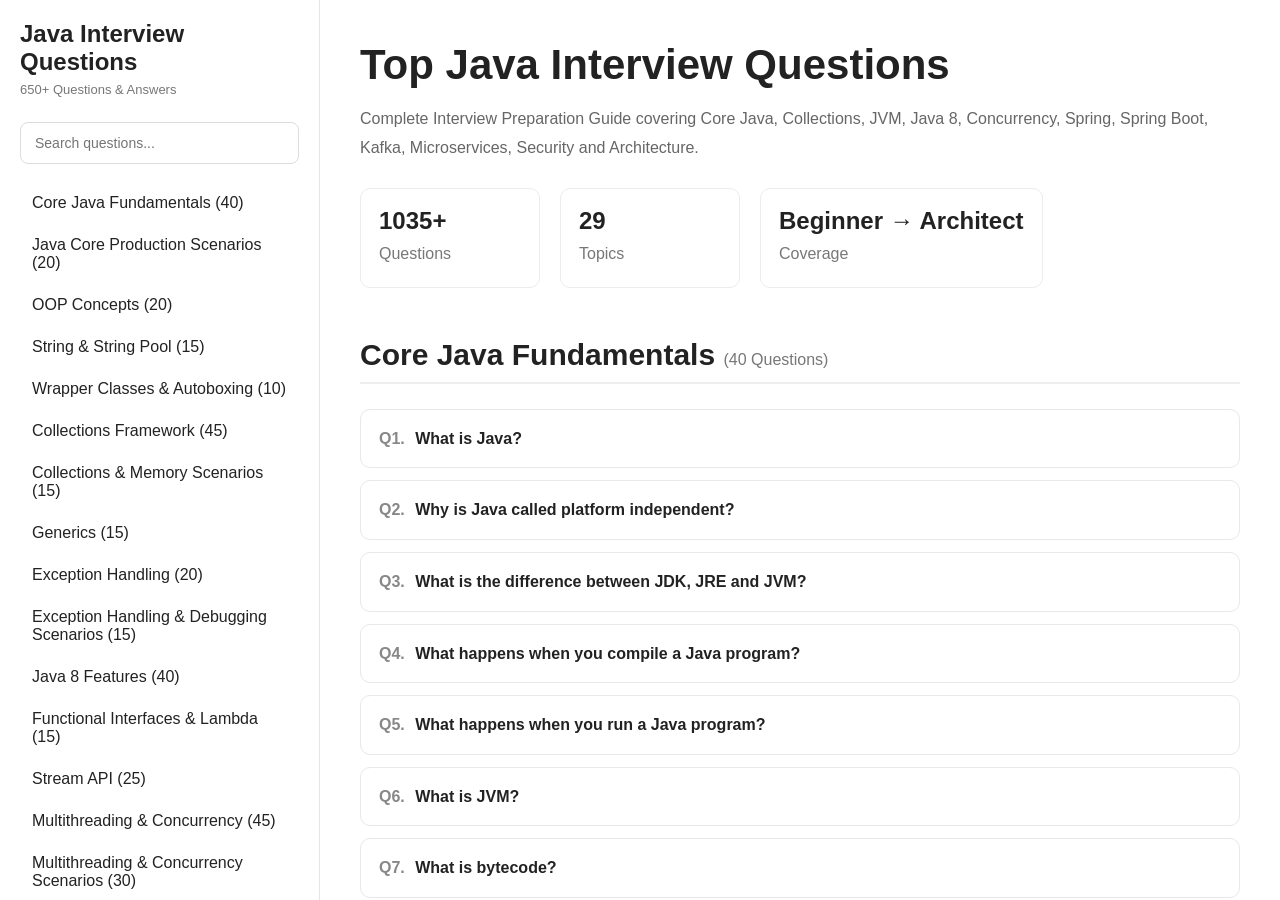
==== index.html @ b75efad6 "Add files via upload" ====
<!DOCTYPE html>
<html lang="en">
<head>

    <meta charset="UTF-8">
    <meta name="viewport" content="width=device-width, initial-scale=1.0">

    <title>Top Java Interview Questions</title>

    <link rel="stylesheet" href="css/styles.css">

</head>

<body>

<div class="container">

    <aside class="sidebar">

        <div class="logo">

            <h2>Java Interview Questions</h2>

            <p>
                650+ Questions & Answers
            </p>

        </div>

        <div class="search-box">

            <input
                type="text"
                id="searchBox"
                placeholder="Search questions..."
            >

        </div>

        <ul
            id="categoryMenu"
            class="nav-list">
        </ul>

    </aside>

    <main class="content">

        <section class="hero">

            <h1>
                Top Java Interview Questions
            </h1>

            <p>
                Complete Interview Preparation Guide
                covering Core Java, Collections,
                JVM, Java 8, Concurrency, Spring,
                Spring Boot, Kafka, Microservices,
                Security and Architecture.
            </p>

            <div class="stats">

                <div class="stat-card">

                    <h3>650+</h3>

                    <p>Questions</p>

                </div>

                <div class="stat-card">

                    <h3>29</h3>

                    <p>Topics</p>

                </div>

                <div class="stat-card">

                    <h3>
                        Beginner → Architect
                    </h3>

                    <p>Coverage</p>

                </div>

            </div>

        </section>

        <div id="questionsContainer">

            <div class="empty-message">

                Waiting for Question Chunks...

            </div>

        </div>

    </main>

</div>

<!-- Topic Files -->
<script>
    const data = {};
</script>
<script src="js/core-java.js"></script>
<script src="js/scenario-java-core.js"></script>
<script src="js/oop.js"></script>
<script src="js/strings.js"></script>
<script src="js/wrappers.js"></script>
<script src="js/collections.js"></script>
<script src="js/scenario-collections-memory.js"></script>
<script src="js/generics.js"></script>
<script src="js/exceptions.js"></script>
<script src="js/scenario-exception-debugging.js"></script>
<script src="js/java8.js"></script>
<script src="js/lambda.js"></script>
<script src="js/streams.js"></script>
<script src="js/concurrency.js"></script>
<script src="js/scenario-concurrency.js"></script>
<script src="js/jvm.js"></script>
<script src="js/gc.js"></script>
<script src="js/scenario-jvm-gc.js"></script>
<script src="js/reflection.js"></script>
<script src="js/serialization.js"></script>
<script src="js/design-patterns.js"></script>
<script src="js/solid.js"></script>
<script src="js/data-structures.js"></script>
<script src="js/algorithms.js"></script>
<script src="js/io-nio.js"></script>
<script src="js/networking.js"></script>
<script src="js/jdbc.js"></script>
<script src="js/scenario-database-jdbc.js"></script>
<script src="js/spring-core.js"></script>
<script src="js/spring-boot.js"></script>
<script src="js/microservices.js"></script>
<script src="js/kafka.js"></script>
<script src="js/security.js"></script>
<script src="js/testing.js"></script>
<script src="js/architecture.js"></script>
<!-- Scenario Repository -->






<script src="js/scenario-spring-core.js"></script>
<script src="js/scenario-spring-boot.js"></script>
<script src="js/scenario-rest-api.js"></script>
<script src="js/scenario-microservices.js"></script>
<script src="js/scenario-distributed-transactions.js"></script>
<script src="js/scenario-kafka.js"></script>
<script src="js/scenario-caching-redis.js"></script>
<script src="js/scenario-security.js"></script>
<script src="js/scenario-performance.js"></script>
<script src="js/scenario-scalability.js"></script>
<script src="js/scenario-system-design.js"></script>
<script src="js/scenario-cloud-kubernetes.js"></script>
<script src="js/scenario-architecture-decisions.js"></script>
<script src="js/scenario-production-support.js"></script>
<!-- Main Engine -->

<script src="js/app.js"></script>

</body>
</html>
---- css/styles.css ----
/* =====================================================
   GLOBAL RESET
===================================================== */

*{
    margin:0;
    padding:0;
    box-sizing:border-box;
}

html{
    scroll-behavior:smooth;
}

body{
    font-family:
        "Segoe UI",
        Tahoma,
        Geneva,
        Verdana,
        sans-serif;

    background:#ffffff;
    color:#222;
    overflow:hidden;
}

/* =====================================================
   LAYOUT
===================================================== */

.container{
    display:flex;
    height:100vh;
}

/* =====================================================
   SIDEBAR
===================================================== */

.sidebar{

    width:320px;

    position:fixed;
    top:0;
    left:0;
    bottom:0;

    background:#ffffff;

    border-right:1px solid #e5e5e5;

    overflow-y:auto;

    padding:20px;
}

.logo{
    margin-bottom:25px;
}

.logo h2{
    font-size:24px;
    margin-bottom:6px;
}

.logo p{
    color:#777;
    font-size:13px;
}

/* =====================================================
   SEARCH
===================================================== */

.search-box{
    margin-bottom:20px;
}

.search-box input{

    width:100%;

    padding:12px 14px;

    border:1px solid #ddd;

    border-radius:8px;

    font-size:14px;

    outline:none;
}

.search-box input:focus{

    border-color:#888;
}

/* =====================================================
   NAVIGATION
===================================================== */

.nav-list{
    list-style:none;
}

.nav-list li{

    padding:10px 12px;

    margin-bottom:4px;

    cursor:pointer;

    border-radius:6px;

    transition:all .2s ease;
}

.nav-list li:hover{

    background:#f5f5f5;
}

.nav-list li.active{

    background:#efefef;

    font-weight:600;
}

/* =====================================================
   MAIN CONTENT
===================================================== */

.content{

    margin-left:320px;

    width:calc(100% - 320px);

    overflow-y:auto;

    padding:40px;
}

/* =====================================================
   HERO SECTION
===================================================== */

.hero{
    margin-bottom:50px;
}

.hero h1{

    font-size:42px;

    margin-bottom:15px;

    line-height:1.2;
}

.hero p{

    font-size:16px;

    color:#666;

    line-height:1.8;

    max-width:900px;
}

/* =====================================================
   STATS
===================================================== */

.stats{

    display:flex;

    flex-wrap:wrap;

    gap:20px;

    margin-top:25px;
}

.stat-card{

    min-width:180px;

    padding:18px;

    border:1px solid #ececec;

    border-radius:10px;

    background:#fff;
}

.stat-card h3{

    font-size:24px;

    margin-bottom:5px;
}

.stat-card p{

    color:#777;
}

/* =====================================================
   CATEGORY SECTION
===================================================== */

.category{

    margin-bottom:60px;
}

.category-title{

    font-size:30px;

    margin-bottom:25px;

    padding-bottom:10px;

    border-bottom:2px solid #eeeeee;
}

/* =====================================================
   QUESTION CARD
===================================================== */

.question{

    border:1px solid #e8e8e8;

    border-radius:10px;

    margin-bottom:12px;

    overflow:hidden;

    background:#fff;
}

.question-title{

    padding:16px 18px;

    cursor:pointer;

    font-weight:600;

    line-height:1.6;

    transition:background .2s;
}

.question-title:hover{

    background:#fafafa;
}

.question-number{

    color:#888;

    margin-right:6px;
}

/* =====================================================
   ANSWER
===================================================== */

.answer{

    display:none;

    padding:18px;

    border-top:1px solid #ececec;

    line-height:1.9;

    color:#444;
}

.question.active .answer{

    display:block;
}

/* =====================================================
   EMPTY STATE
===================================================== */

.empty-message{

    text-align:center;

    color:#888;

    padding:50px;

    font-size:18px;
}

/* =====================================================
   SCROLLBAR
===================================================== */

::-webkit-scrollbar{

    width:8px;
}

::-webkit-scrollbar-track{

    background:#f5f5f5;
}

::-webkit-scrollbar-thumb{

    background:#cfcfcf;

    border-radius:20px;
}

::-webkit-scrollbar-thumb:hover{

    background:#bdbdbd;
}

/* =====================================================
   RESPONSIVE
===================================================== */

@media(max-width:992px){

    .hero h1{

        font-size:34px;
    }

    .content{

        padding:25px;
    }
}

@media(max-width:768px){

    body{

        overflow:auto;
    }

    .container{

        flex-direction:column;
    }

    .sidebar{

        position:relative;

        width:100%;

        height:auto;

        border-right:none;

        border-bottom:1px solid #e5e5e5;
    }

    .content{

        margin-left:0;

        width:100%;
    }

    .hero h1{

        font-size:28px;
    }

    .category-title{

        font-size:24px;
    }

    .stats{

        flex-direction:column;
    }

    .stat-card{

        width:100%;
    }
}

@media(max-width:480px){

    .content{

        padding:15px;
    }

    .hero h1{

        font-size:24px;
    }

    .question-title{

        font-size:14px;
    }

    .answer{

        font-size:14px;
    }
}
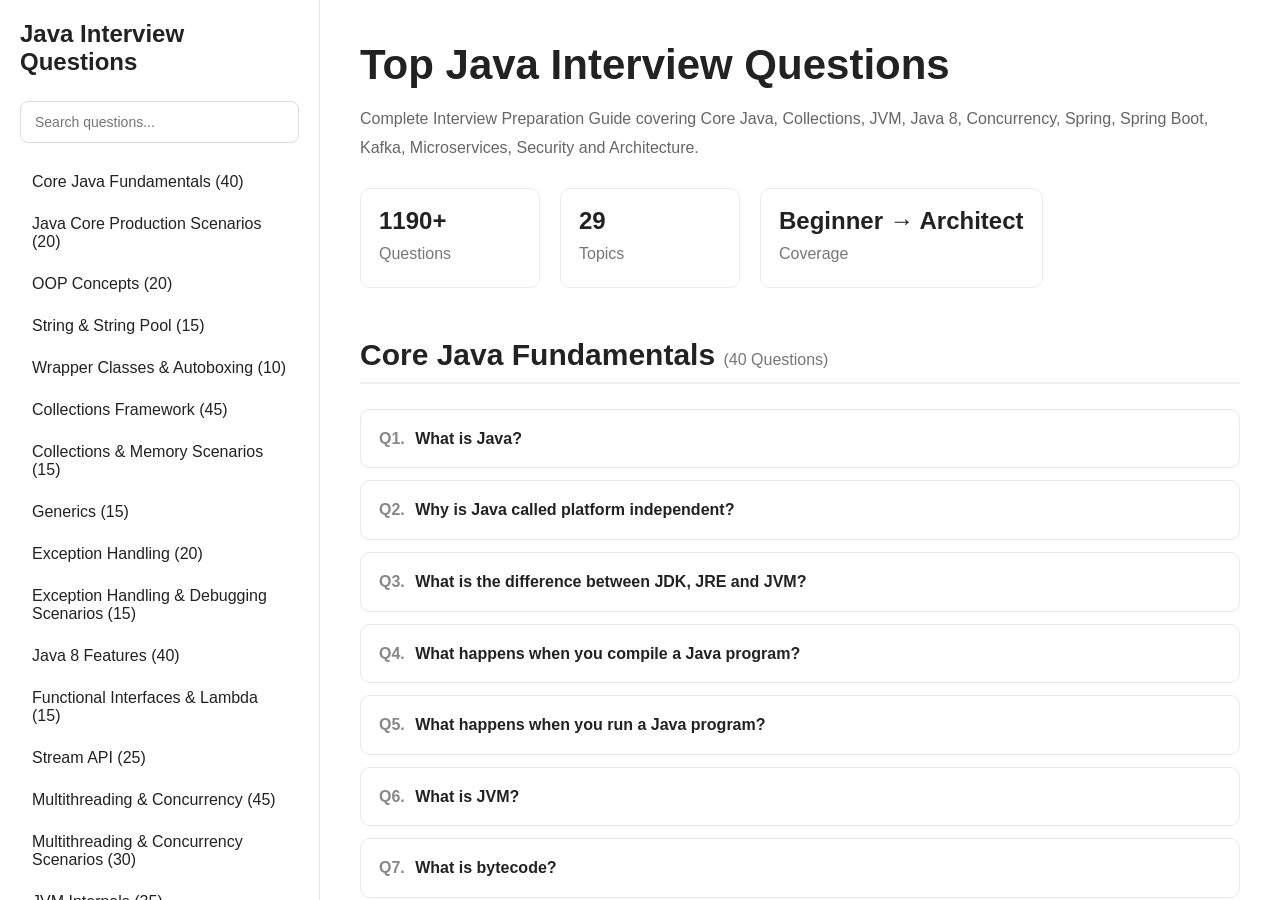
==== commit d6b433a0: "Add files via upload" ====
--- a/index.html
+++ b/index.html
@@ -20,10 +20,6 @@
         <div class="logo">
 
             <h2>Java Interview Questions</h2>
-
-            <p>
-                650+ Questions & Answers
-            </p>
 
         </div>
 
@@ -139,33 +135,28 @@
 <script src="js/jdbc.js"></script>
 <script src="js/scenario-database-jdbc.js"></script>
 <script src="js/spring-core.js"></script>
+<script src="js/scenario-spring-core.js"></script>
 <script src="js/spring-boot.js"></script>
-<script src="js/microservices.js"></script>
-<script src="js/kafka.js"></script>
-<script src="js/security.js"></script>
-<script src="js/testing.js"></script>
-<script src="js/architecture.js"></script>
-<!-- Scenario Repository -->
-
-
-
-
-
-
-<script src="js/scenario-spring-core.js"></script>
 <script src="js/scenario-spring-boot.js"></script>
 <script src="js/scenario-rest-api.js"></script>
+<script src="js/microservices.js"></script>
 <script src="js/scenario-microservices.js"></script>
 <script src="js/scenario-distributed-transactions.js"></script>
+<script src="js/kafka.js"></script>
 <script src="js/scenario-kafka.js"></script>
 <script src="js/scenario-caching-redis.js"></script>
+<script src="js/security.js"></script>
 <script src="js/scenario-security.js"></script>
+<script src="js/testing.js"></script>
 <script src="js/scenario-performance.js"></script>
+<script src="js/architecture.js"></script>
 <script src="js/scenario-scalability.js"></script>
 <script src="js/scenario-system-design.js"></script>
+<script src="js/scenario-architecture-decisions.js"></script>
 <script src="js/scenario-cloud-kubernetes.js"></script>
-<script src="js/scenario-architecture-decisions.js"></script>
 <script src="js/scenario-production-support.js"></script>
+<!-- Scenario Repository -->
+<script src="js/coding-interview-problems.js"></script>
 <!-- Main Engine -->
 
 <script src="js/app.js"></script>
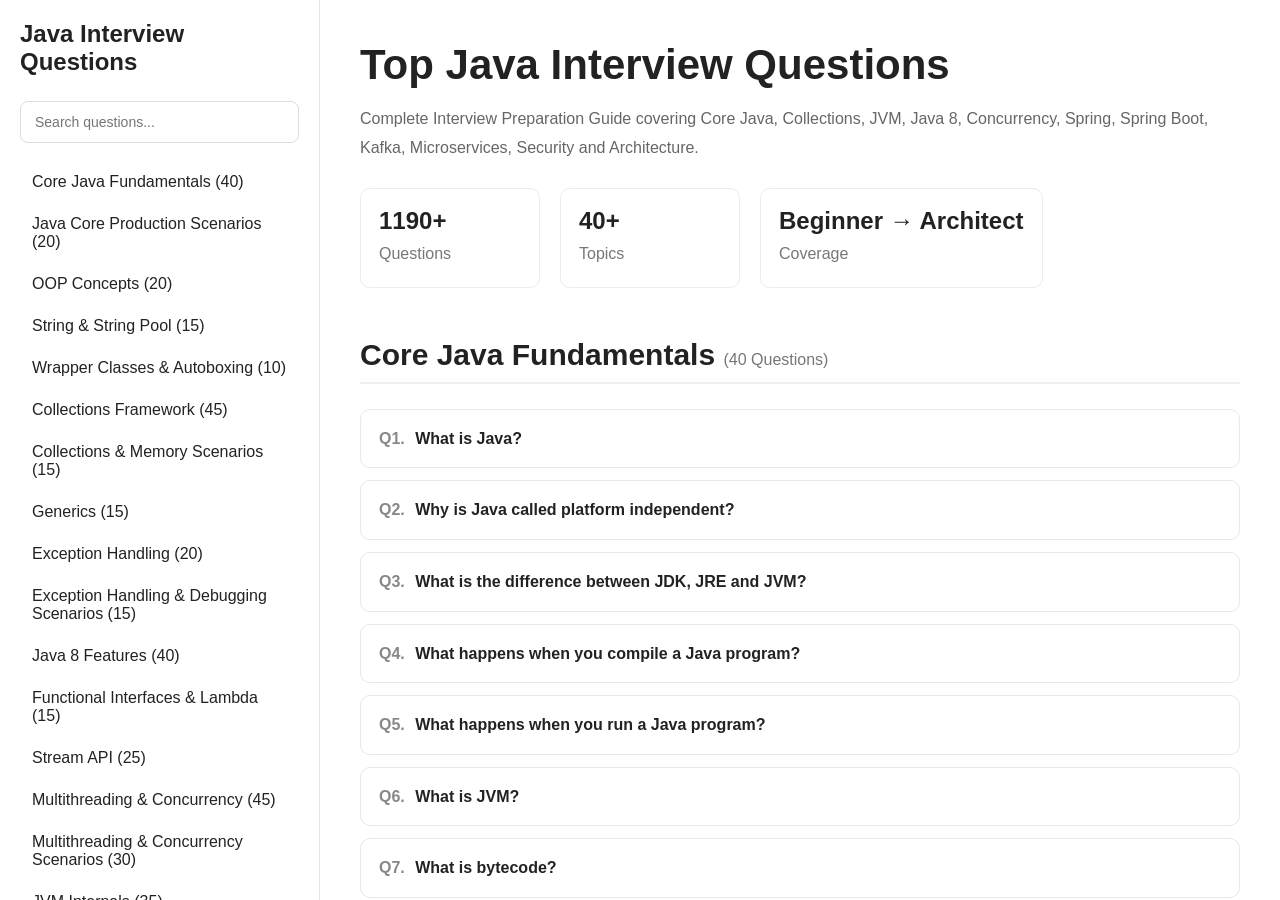
==== commit 6f7be812: "Add files via upload" ====
--- a/index.html
+++ b/index.html
@@ -68,8 +68,7 @@
 
                 <div class="stat-card">
 
-                    <h3>29</h3>
-
+                    <h3>40+</h3>
                     <p>Topics</p>
 
                 </div>
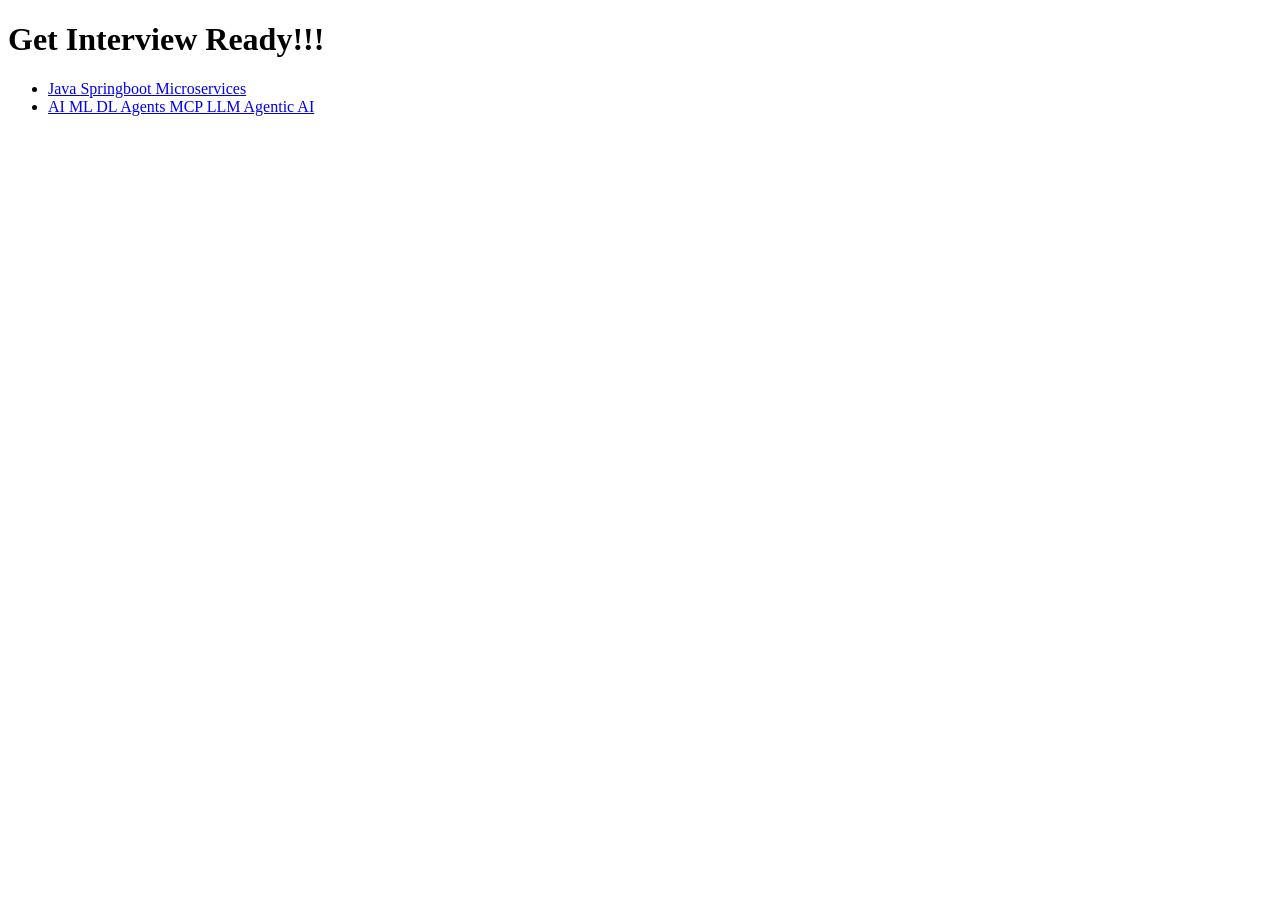
==== commit 6229651a: "Update index.html" ====
--- a/index.html
+++ b/index.html
@@ -1,164 +1,15 @@
 <!DOCTYPE html>
 <html lang="en">
 <head>
-
     <meta charset="UTF-8">
     <meta name="viewport" content="width=device-width, initial-scale=1.0">
-
-    <title>Top Java Interview Questions</title>
-
-    <link rel="stylesheet" href="css/styles.css">
-
+    <title>Interview Master</title>
 </head>
-
 <body>
-
-<div class="container">
-
-    <aside class="sidebar">
-
-        <div class="logo">
-
-            <h2>Java Interview Questions</h2>
-
-        </div>
-
-        <div class="search-box">
-
-            <input
-                type="text"
-                id="searchBox"
-                placeholder="Search questions..."
-            >
-
-        </div>
-
-        <ul
-            id="categoryMenu"
-            class="nav-list">
-        </ul>
-
-    </aside>
-
-    <main class="content">
-
-        <section class="hero">
-
-            <h1>
-                Top Java Interview Questions
-            </h1>
-
-            <p>
-                Complete Interview Preparation Guide
-                covering Core Java, Collections,
-                JVM, Java 8, Concurrency, Spring,
-                Spring Boot, Kafka, Microservices,
-                Security and Architecture.
-            </p>
-
-            <div class="stats">
-
-                <div class="stat-card">
-
-                    <h3>650+</h3>
-
-                    <p>Questions</p>
-
-                </div>
-
-                <div class="stat-card">
-
-                    <h3>40+</h3>
-                    <p>Topics</p>
-
-                </div>
-
-                <div class="stat-card">
-
-                    <h3>
-                        Beginner → Architect
-                    </h3>
-
-                    <p>Coverage</p>
-
-                </div>
-
-            </div>
-
-        </section>
-
-        <div id="questionsContainer">
-
-            <div class="empty-message">
-
-                Waiting for Question Chunks...
-
-            </div>
-
-        </div>
-
-    </main>
-
-</div>
-
-<!-- Topic Files -->
-<script>
-    const data = {};
-</script>
-<script src="js/core-java.js"></script>
-<script src="js/scenario-java-core.js"></script>
-<script src="js/oop.js"></script>
-<script src="js/strings.js"></script>
-<script src="js/wrappers.js"></script>
-<script src="js/collections.js"></script>
-<script src="js/scenario-collections-memory.js"></script>
-<script src="js/generics.js"></script>
-<script src="js/exceptions.js"></script>
-<script src="js/scenario-exception-debugging.js"></script>
-<script src="js/java8.js"></script>
-<script src="js/lambda.js"></script>
-<script src="js/streams.js"></script>
-<script src="js/concurrency.js"></script>
-<script src="js/scenario-concurrency.js"></script>
-<script src="js/jvm.js"></script>
-<script src="js/gc.js"></script>
-<script src="js/scenario-jvm-gc.js"></script>
-<script src="js/reflection.js"></script>
-<script src="js/serialization.js"></script>
-<script src="js/design-patterns.js"></script>
-<script src="js/solid.js"></script>
-<script src="js/data-structures.js"></script>
-<script src="js/algorithms.js"></script>
-<script src="js/io-nio.js"></script>
-<script src="js/networking.js"></script>
-<script src="js/jdbc.js"></script>
-<script src="js/scenario-database-jdbc.js"></script>
-<script src="js/spring-core.js"></script>
-<script src="js/scenario-spring-core.js"></script>
-<script src="js/spring-boot.js"></script>
-<script src="js/scenario-spring-boot.js"></script>
-<script src="js/scenario-rest-api.js"></script>
-<script src="js/microservices.js"></script>
-<script src="js/scenario-microservices.js"></script>
-<script src="js/scenario-distributed-transactions.js"></script>
-<script src="js/kafka.js"></script>
-<script src="js/scenario-kafka.js"></script>
-<script src="js/scenario-caching-redis.js"></script>
-<script src="js/security.js"></script>
-<script src="js/scenario-security.js"></script>
-<script src="js/testing.js"></script>
-<script src="js/scenario-performance.js"></script>
-<script src="js/architecture.js"></script>
-<script src="js/scenario-scalability.js"></script>
-<script src="js/scenario-system-design.js"></script>
-<script src="js/scenario-architecture-decisions.js"></script>
-<script src="js/scenario-cloud-kubernetes.js"></script>
-<script src="js/scenario-production-support.js"></script>
-<!-- Scenario Repository -->
-<script src="js/coding-interview-problems.js"></script>
-<!-- Main Engine -->
-
-<script src="js/app.js"></script>
-
+    <h1>Get Interview Ready!!!</h1>
+    <ul>
+        <li><a href="/Java">Java Springboot Microservices</a></li>
+        <li><a href="/AI">AI ML DL Agents MCP LLM Agentic AI</a></li>
+    </ul>
 </body>
-</html>+</html>
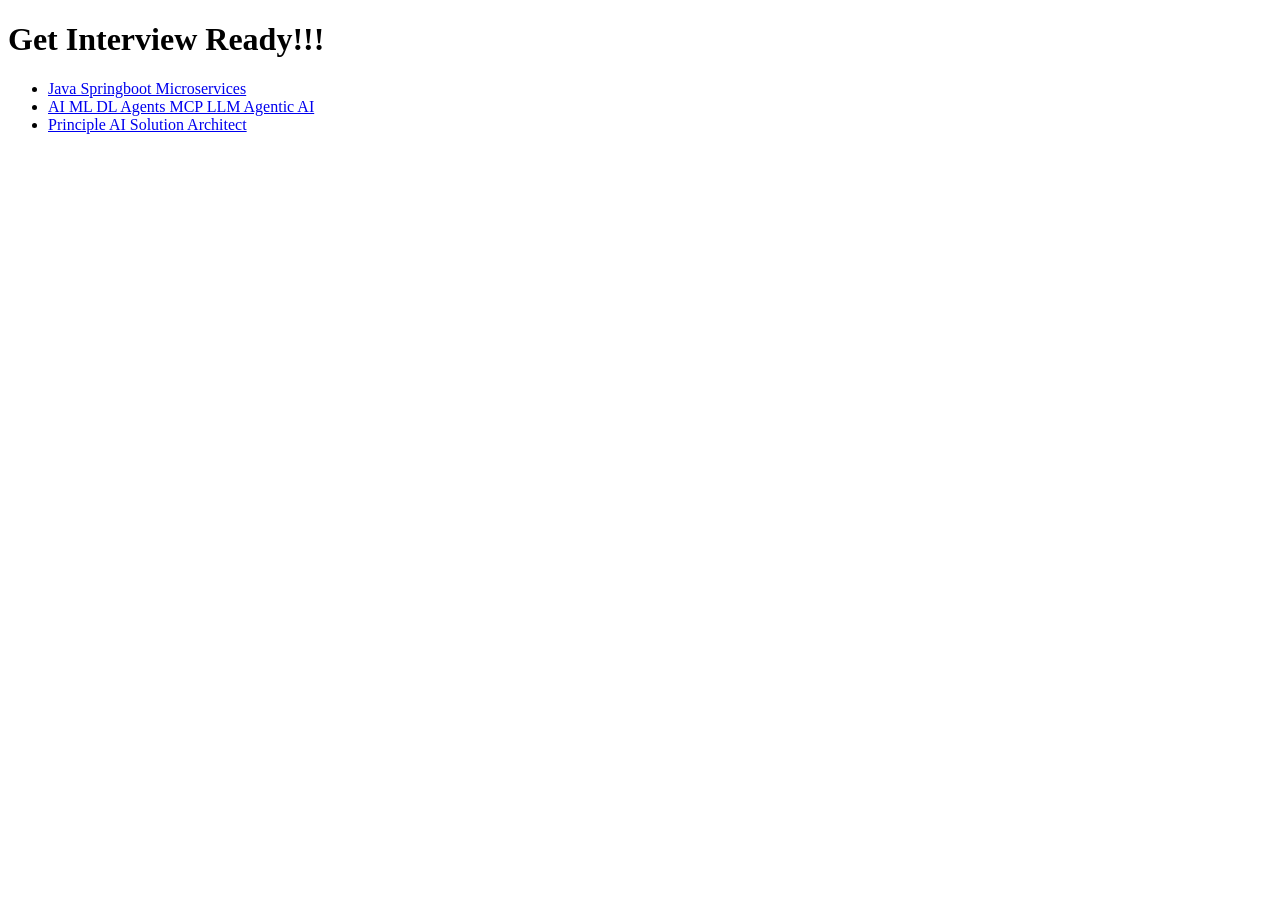
==== commit 1711877f: "Add link for Principle AI Solution Architect" ====
--- a/index.html
+++ b/index.html
@@ -8,8 +8,10 @@
 <body>
     <h1>Get Interview Ready!!!</h1>
     <ul>
-        <li><a href="/Java">Java Springboot Microservices</a></li>
-        <li><a href="/AI">AI ML DL Agents MCP LLM Agentic AI</a></li>
+        <li><a href="/InterviewMaster/Java/" target="_blank">Java Springboot Microservices</a></li>
+        <li><a href="/InterviewMaster/AI/" target="_blank">AI ML DL Agents MCP LLM Agentic AI</a></li>
+        <li><a href="/InterviewMaster/PrincipleAISolutionArchitect/" target="_blank">Principle AI Solution Architect</a></li>
+        
     </ul>
 </body>
 </html>
